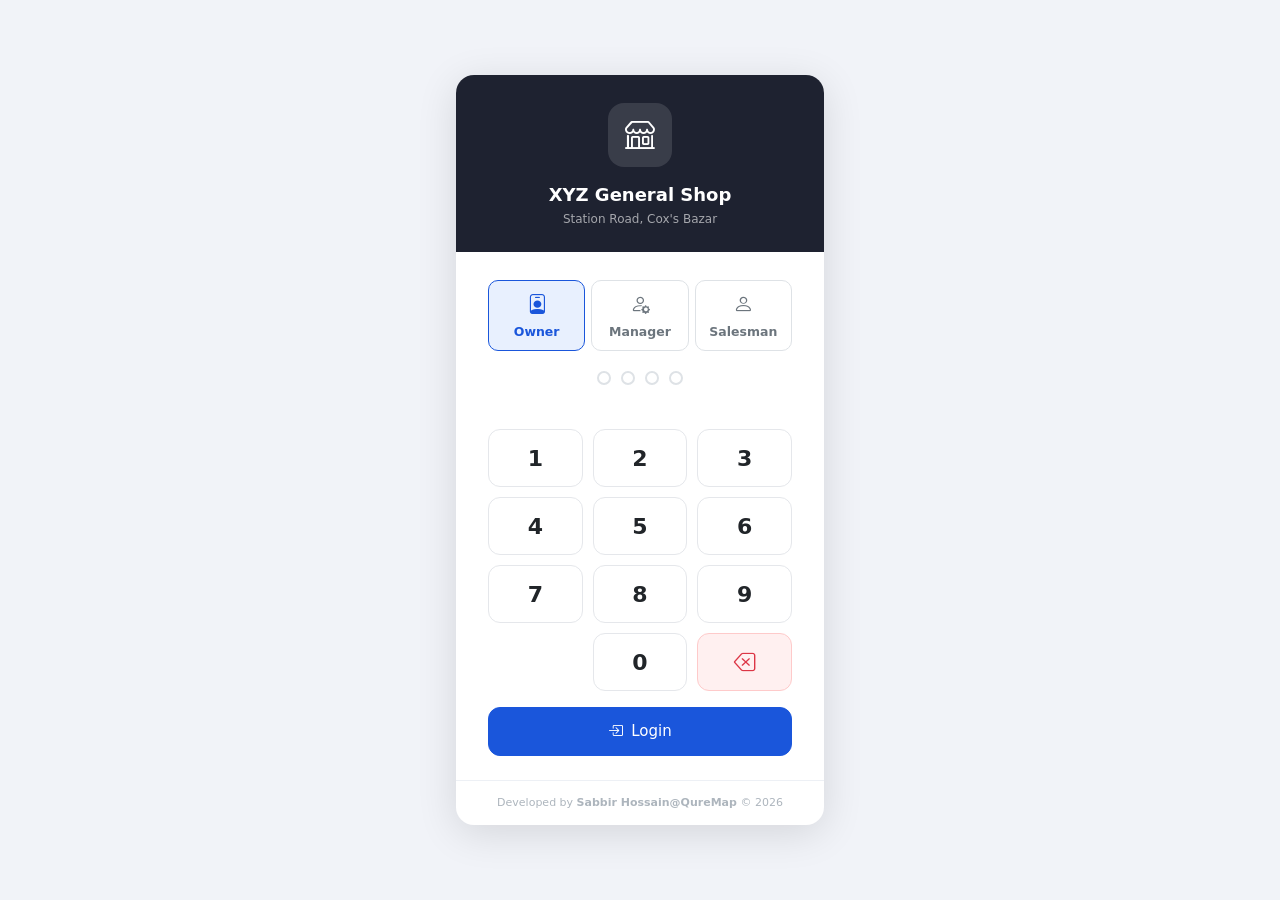
==== pages/finance.html @ 88d6fdc9 "Add files via upload" ====
<!DOCTYPE html>
<html lang="en">
<head>
<meta charset="UTF-8">
<meta name="viewport" content="width=device-width, initial-scale=1.0">
<title>Finance | Sales & Inventory</title>
<link rel="stylesheet" href="https://cdn.jsdelivr.net/npm/bootstrap@5.3.0/dist/css/bootstrap.min.css">
<link rel="stylesheet" href="https://cdn.jsdelivr.net/npm/bootstrap-icons@1.11.0/font/bootstrap-icons.css">
<link rel="stylesheet" href="../assets/css/style.css">
</head>
<body>
<div class="app-layout">

  <aside class="sidebar" id="sidebar">
    <div class="sidebar-brand">
      <div class="sidebar-brand-icon"><i class="bi bi-shop"></i></div>
      <div class="sidebar-brand-text">Sales & Inventory<br><small>Management System</small></div>
    </div>
    <div class="sidebar-shop shop-header"></div>
    <nav id="sideNav"></nav>
    <div class="sidebar-footer"><div id="syncStatus"></div></div>
  </aside>
  <div class="sidebar-overlay" id="sidebarOverlay"></div>

  <div class="main-wrap">
    <header class="topbar">
      <button class="topbar-toggle" id="sidebarToggle"><i class="bi bi-list"></i></button>
      <span id="topShopName">Sales & Inventory</span>
      <div class="topbar-actions"><div id="userBadge"></div>
        <button class="btn btn-sm btn-outline-primary" id="syncBtn" onclick="GOOGLE.syncAll()"><i class="bi bi-cloud-upload me-1"></i>Sync</button>
        <button class="btn btn-sm btn-outline-secondary" id="langToggle"><i class="bi bi-translate me-1"></i>EN/বাং</button>
      </div>
    </header>

    <main class="page-content">
      <div class="page-title"><i class="bi bi-wallet2"></i> Finance</div>

      <!-- Summary Cards -->
      <div class="row g-3 mb-4">
        <div class="col-6 col-md-3">
          <div class="summary-card">
            <div class="summary-card-icon icon-red"><i class="bi bi-arrow-down-circle"></i></div>
            <div class="summary-card-body">
              <div class="summary-card-label">This Month Expenses</div>
              <div class="summary-card-value" id="cardMonthExp">BDT 0</div>
            </div>
          </div>
        </div>
        <div class="col-6 col-md-3">
          <div class="summary-card">
            <div class="summary-card-icon icon-orange"><i class="bi bi-hourglass-split"></i></div>
            <div class="summary-card-body">
              <div class="summary-card-label">Total Outstanding Due</div>
              <div class="summary-card-value" id="cardTotalDue">BDT 0</div>
            </div>
          </div>
        </div>
        <div class="col-6 col-md-3">
          <div class="summary-card">
            <div class="summary-card-icon icon-green"><i class="bi bi-check-circle"></i></div>
            <div class="summary-card-body">
              <div class="summary-card-label">Due Collected (Month)</div>
              <div class="summary-card-value" id="cardDueCollected">BDT 0</div>
            </div>
          </div>
        </div>
        <div class="col-6 col-md-3">
          <div class="summary-card">
            <div class="summary-card-icon icon-blue"><i class="bi bi-people"></i></div>
            <div class="summary-card-body">
              <div class="summary-card-label">Customers with Due</div>
              <div class="summary-card-value" id="cardDueCustomers">0</div>
            </div>
          </div>
        </div>
      </div>

      <!-- Tabs -->
      <ul class="nav nav-tabs mb-3" id="financeTabs">
        <li class="nav-item"><a class="nav-link active" href="#" data-tab="expenses"><i class="bi bi-receipt-cutoff me-1"></i>Expenses</a></li>
        <li class="nav-item"><a class="nav-link" href="#" data-tab="due"><i class="bi bi-hourglass-split me-1"></i>Due Collection</a></li>
        <li class="nav-item"><a class="nav-link" href="#" data-tab="cashflow"><i class="bi bi-graph-up me-1"></i>Cash Flow</a></li>
      </ul>

      <!-- ── EXPENSES TAB ── -->
      <div id="tab-expenses" class="tab-pane-content">
        <div class="row g-3">
          <!-- Add Expense -->
          <div class="col-12 col-lg-4">
            <div class="panel">
              <div class="panel-header"><i class="bi bi-plus-circle me-2"></i>Add Expense</div>
              <div class="panel-body">
                <div class="mb-3">
                  <label class="form-label">Date *</label>
                  <input type="date" class="form-control" id="expDate">
                </div>
                <div class="mb-3">
                  <label class="form-label">Category *</label>
                  <select class="form-select" id="expCategory"></select>
                </div>
                <div class="mb-3">
                  <label class="form-label">Description *</label>
                  <input type="text" class="form-control" id="expDesc" placeholder="e.g. Monthly shop rent">
                </div>
                <div class="mb-3">
                  <label class="form-label">Amount (BDT) *</label>
                  <div class="input-group">
                    <span class="input-group-text">৳</span>
                    <input type="number" class="form-control" id="expAmount" min="0" step="0.01">
                  </div>
                </div>
                <div class="mb-3">
                  <label class="form-label">Payment Method</label>
                  <select class="form-select" id="expMethod">
                    <option value="cash">Cash</option>
                    <option value="bkash">bKash</option>
                    <option value="nagad">Nagad</option>
                    <option value="bank">Bank Transfer</option>
                    <option value="card">Card</option>
                  </select>
                </div>
                <div class="mb-3">
                  <label class="form-label">Reference / Receipt No</label>
                  <input type="text" class="form-control" id="expRef" placeholder="Optional">
                </div>
                <div class="mb-3">
                  <label class="form-label">Notes</label>
                  <textarea class="form-control" id="expNotes" rows="2"></textarea>
                </div>
                <button class="btn btn-danger w-100" id="saveExpBtn">
                  <i class="bi bi-save me-1"></i>Save Expense
                </button>
              </div>
            </div>
          </div>

          <!-- Expense List -->
          <div class="col-12 col-lg-8">
            <div class="panel">
              <div class="panel-header d-flex justify-content-between flex-wrap gap-2">
                <span><i class="bi bi-list-ul me-1"></i>Expense History</span>
                <div class="d-flex gap-2 flex-wrap">
                  <select class="form-select form-select-sm" id="expFilterCat" style="width:140px">
                    <option value="">All Categories</option>
                  </select>
                  <input type="date" class="form-control form-control-sm" id="expFrom" style="width:130px">
                  <input type="date" class="form-control form-control-sm" id="expTo" style="width:130px">
                  <button class="btn btn-sm btn-outline-secondary" onclick="FINANCE.exportExpenses()"><i class="bi bi-filetype-csv"></i></button>
                </div>
              </div>
              <!-- Monthly totals by category -->
              <div class="panel-body pb-0">
                <div id="expCategoryBars" class="mb-2"></div>
              </div>
              <div class="table-responsive">
                <table class="table table-hover">
                  <thead><tr><th>Date</th><th>Category</th><th>Description</th><th>Method</th><th class="text-end">Amount</th><th></th></tr></thead>
                  <tbody id="expTableBody"></tbody>
                  <tfoot>
                    <tr class="table-light fw-bold">
                      <td colspan="4" class="text-end">Total:</td>
                      <td class="text-end text-danger" id="expTotal">BDT 0</td>
                      <td></td>
                    </tr>
                  </tfoot>
                </table>
              </div>
              <div class="panel-body pt-0 d-flex justify-content-end"><div id="expPagination"></div></div>
            </div>
          </div>
        </div>
      </div>

      <!-- ── DUE COLLECTION TAB ── -->
      <div id="tab-due" class="tab-pane-content d-none">
        <div class="row g-3">
          <!-- Due Sales List -->
          <div class="col-12 col-lg-7">
            <div class="panel">
              <div class="panel-header d-flex justify-content-between flex-wrap gap-2">
                <span><i class="bi bi-hourglass-split text-danger me-1"></i>Outstanding Dues</span>
                <div class="d-flex gap-2">
                  <input type="text" class="form-control form-control-sm" id="dueSearch" placeholder="Search customer..." style="width:180px">
                </div>
              </div>
              <div class="table-responsive">
                <table class="table table-hover">
                  <thead><tr><th>Invoice</th><th>Date</th><th>Customer</th><th>Mobile</th><th class="text-end">Total</th><th class="text-end">Paid</th><th class="text-end">Due</th><th></th></tr></thead>
                  <tbody id="dueTableBody"></tbody>
                </table>
              </div>
            </div>
          </div>

          <!-- Collect Payment Panel -->
          <div class="col-12 col-lg-5">
            <div class="panel" id="collectPanel" style="display:none;">
              <div class="panel-header bg-warning text-dark">
                <span><i class="bi bi-cash-coin me-2"></i>Collect Payment</span>
                <button class="btn btn-sm btn-outline-dark" onclick="FINANCE.clearCollect()"><i class="bi bi-x"></i></button>
              </div>
              <div class="panel-body">
                <div class="mb-3 p-3 rounded" style="background:var(--primary-light)">
                  <div class="fw-bold" id="collectInvNo"></div>
                  <div class="text-muted small" id="collectCustomer"></div>
                  <div class="mt-2 d-flex justify-content-between">
                    <span>Invoice Total:</span><strong id="collectGrand"></strong>
                  </div>
                  <div class="d-flex justify-content-between">
                    <span>Already Paid:</span><strong class="text-success" id="collectAlreadyPaid"></strong>
                  </div>
                  <div class="d-flex justify-content-between">
                    <span class="text-danger fw-bold">Remaining Due:</span>
                    <strong class="text-danger" id="collectDue"></strong>
                  </div>
                </div>

                <!-- Payment History for this invoice -->
                <div id="collectHistory" class="mb-3"></div>

                <div class="mb-3">
                  <label class="form-label fw-bold">Collect Amount (BDT) *</label>
                  <div class="input-group input-group-lg">
                    <span class="input-group-text">৳</span>
                    <input type="number" class="form-control" id="collectAmount" min="0" step="0.01">
                  </div>
                  <div class="form-text">
                    <button class="btn btn-link btn-sm p-0" onclick="FINANCE.setFullAmount()">Pay full due amount</button>
                  </div>
                </div>
                <div class="mb-3">
                  <label class="form-label">Payment Method</label>
                  <select class="form-select" id="collectMethod">
                    <option value="cash">Cash</option>
                    <option value="bkash">bKash</option>
                    <option value="nagad">Nagad</option>
                    <option value="bank">Bank Transfer</option>
                  </select>
                </div>
                <div class="mb-3">
                  <label class="form-label">Date</label>
                  <input type="date" class="form-control" id="collectDate">
                </div>
                <div class="mb-3">
                  <label class="form-label">Notes</label>
                  <input type="text" class="form-control" id="collectNotes" placeholder="Optional">
                </div>
                <button class="btn btn-success btn-lg w-100" id="saveCollectBtn">
                  <i class="bi bi-check-circle me-1"></i>Confirm Payment
                </button>
              </div>
            </div>

            <!-- Empty state -->
            <div class="panel" id="collectEmptyState">
              <div class="panel-body text-center py-5 text-muted">
                <i class="bi bi-cursor-fill fs-1 d-block mb-3 opacity-25"></i>
                <p>Click <strong>Collect</strong> on any due invoice to record a payment</p>
              </div>
            </div>

            <!-- Due Payment History -->
            <div class="panel mt-3">
              <div class="panel-header"><i class="bi bi-clock-history me-2"></i>Recent Collections</div>
              <div class="table-responsive">
                <table class="table table-sm">
                  <thead><tr><th>Date</th><th>Invoice</th><th>Customer</th><th class="text-end">Amount</th></tr></thead>
                  <tbody id="dueHistoryBody"></tbody>
                </table>
              </div>
            </div>
          </div>
        </div>
      </div>

      <!-- ── CASH FLOW TAB ── -->
      <div id="tab-cashflow" class="tab-pane-content d-none">
        <div class="row g-3">
          <div class="col-12">
            <div class="panel">
              <div class="panel-header d-flex justify-content-between flex-wrap gap-2">
                <span><i class="bi bi-graph-up me-2"></i>Monthly Cash Flow Summary</span>
                <div class="d-flex gap-2">
                  <select class="form-select form-select-sm" id="cfYear" style="width:100px"></select>
                  <button class="btn btn-sm btn-primary" onclick="FINANCE.renderCashFlow()">Update</button>
                </div>
              </div>
              <div class="panel-body">
                <canvas id="cashFlowChart" width="900" height="260" style="width:100%;"></canvas>
              </div>
            </div>
          </div>
          <div class="col-12">
            <div class="panel">
              <div class="panel-header"><i class="bi bi-table me-2"></i>Monthly Breakdown</div>
              <div class="table-responsive">
                <table class="table">
                  <thead><tr><th>Month</th><th class="text-end">Revenue</th><th class="text-end">COGS</th><th class="text-end">Gross Profit</th><th class="text-end">Expenses</th><th class="text-end">Net Profit</th><th class="text-end">Margin %</th></tr></thead>
                  <tbody id="cfTableBody"></tbody>
                  <tfoot id="cfTableFoot"></tfoot>
                </table>
              </div>
            </div>
          </div>
        </div>
      </div>
    </main>

    <footer class="app-footer no-print"></footer>
  </div>
</div>

<!-- Edit Expense Modal -->
<div class="modal fade" id="editExpModal" tabindex="-1">
  <div class="modal-dialog modal-dialog-centered">
    <div class="modal-content">
      <div class="modal-header"><h5 class="modal-title">Edit Expense</h5><button class="btn-close" data-bs-dismiss="modal"></button></div>
      <div class="modal-body">
        <div class="row g-3">
          <div class="col-6"><label class="form-label">Date</label><input type="date" class="form-control" id="editExpDate"></div>
          <div class="col-6"><label class="form-label">Category</label><select class="form-select" id="editExpCat"></select></div>
          <div class="col-12"><label class="form-label">Description</label><input type="text" class="form-control" id="editExpDesc"></div>
          <div class="col-6"><label class="form-label">Amount</label><input type="number" class="form-control" id="editExpAmt" min="0"></div>
          <div class="col-6"><label class="form-label">Method</label>
            <select class="form-select" id="editExpMethod">
              <option value="cash">Cash</option><option value="bkash">bKash</option>
              <option value="nagad">Nagad</option><option value="bank">Bank</option><option value="card">Card</option>
            </select>
          </div>
          <div class="col-12"><label class="form-label">Notes</label><textarea class="form-control" id="editExpNotes" rows="2"></textarea></div>
        </div>
      </div>
      <div class="modal-footer">
        <button class="btn btn-secondary" data-bs-dismiss="modal">Cancel</button>
        <button class="btn btn-primary" id="saveEditExpBtn">Save Changes</button>
      </div>
    </div>
  </div>
</div>

<script src="https://cdn.jsdelivr.net/npm/bootstrap@5.3.0/dist/js/bootstrap.bundle.min.js"></script>
<script src="../assets/js/storage.js"></script>
<script src="../assets/js/auth.js"></script>
<script src="../assets/js/sheet-sync.js"></script>
<script src="../assets/js/app.js"></script>
<script>
const FINANCE = {
  expPage: 1,
  collectingSale: null,
  editingExpId: null,

  init() {
    APP.currentPage = 'finance';
    this.setDefaults();
    this.loadExpenseCategories();
    this.bindTabs();
    this.bindExpenseForm();
    this.bindDueSection();
    this.bindEditModal();
    this.renderCards();
    this.renderExpenses();
    this.renderDues();
    this.renderDueHistory();
    this.initCashFlowYear();
    this.renderCashFlow();
  },

  setDefaults() {
    const today = new Date().toISOString().split('T')[0];
    document.getElementById('expDate').value = today;
    document.getElementById('collectDate').value = today;
    const now = new Date();
    const firstDay = new Date(now.getFullYear(), now.getMonth(), 1).toISOString().split('T')[0];
    document.getElementById('expFrom').value = firstDay;
    document.getElementById('expTo').value = today;
  },

  loadExpenseCategories() {
    const cats = DB.EXPENSE_CATEGORIES;
    [document.getElementById('expCategory'), document.getElementById('expFilterCat'),
     document.getElementById('editExpCat')].forEach(sel => {
      if (!sel) return;
      const isFilter = sel.id === 'expFilterCat';
      sel.innerHTML = (isFilter ? '<option value="">All Categories</option>' : '') +
        cats.map(c => `<option value="${c}">${c}</option>`).join('');
    });
  },

  bindTabs() {
    document.querySelectorAll('[data-tab]').forEach(a => {
      a.addEventListener('click', e => {
        e.preventDefault();
        document.querySelectorAll('[data-tab]').forEach(x => x.classList.remove('active'));
        a.classList.add('active');
        document.querySelectorAll('.tab-pane-content').forEach(x => x.classList.add('d-none'));
        document.getElementById('tab-' + a.dataset.tab)?.classList.remove('d-none');
      });
    });
    ['expFilterCat','expFrom','expTo'].forEach(id =>
      document.getElementById(id)?.addEventListener('change', () => { this.expPage = 1; this.renderExpenses(); }));
    document.getElementById('dueSearch')?.addEventListener('input', () => this.renderDues());
  },

  renderCards() {
    const now = new Date();
    const firstDay = new Date(now.getFullYear(), now.getMonth(), 1).toISOString().split('T')[0];
    const today = now.toISOString().split('T')[0];
    const monthExp = DB.getTotalExpenses(firstDay, today);
    const outstanding = DB.getTotalOutstanding();
    const dueSales = DB.getSales().filter(s => s.status === 'posted' && s.dueAmount > 0);
    const dueCustomers = new Set(dueSales.map(s => s.customerMobile || s.customerName)).size;
    const duePayments = DB.getDuePayments().filter(p => p.date >= firstDay);
    const dueCollected = duePayments.reduce((s, p) => s + p.amount, 0);

    document.getElementById('cardMonthExp').textContent = APP.fmt(monthExp);
    document.getElementById('cardTotalDue').textContent = APP.fmt(outstanding);
    document.getElementById('cardDueCollected').textContent = APP.fmt(dueCollected);
    document.getElementById('cardDueCustomers').textContent = dueCustomers;
  },

  bindExpenseForm() {
    document.getElementById('saveExpBtn')?.addEventListener('click', () => {
      const date = document.getElementById('expDate').value;
      const category = document.getElementById('expCategory').value;
      const description = document.getElementById('expDesc').value.trim();
      const amount = parseFloat(document.getElementById('expAmount').value || 0);
      if (!date || !category || !description) { APP.showToast('Date, category and description are required', 'warning'); return; }
      if (amount <= 0) { APP.showToast('Amount must be greater than 0', 'warning'); return; }
      DB.addExpense({
        date, category, description, amount,
        paymentMethod: document.getElementById('expMethod').value,
        reference: document.getElementById('expRef').value.trim(),
        notes: document.getElementById('expNotes').value.trim(),
      });
      APP.showToast('Expense saved!', 'success');
      APP.updateSyncStatus();
      ['expDesc','expAmount','expRef','expNotes'].forEach(id => { const el = document.getElementById(id); if(el) el.value=''; });
      this.renderCards();
      this.renderExpenses();
    });
  },

  getFilteredExpenses() {
    const cat = document.getElementById('expFilterCat')?.value || '';
    const from = document.getElementById('expFrom')?.value;
    const to = document.getElementById('expTo')?.value;
    let list = DB.getExpenses();
    if (cat) list = list.filter(e => e.category === cat);
    if (from) list = list.filter(e => e.date >= from);
    if (to) list = list.filter(e => e.date <= to);
    return list;
  },

  renderExpenses() {
    const list = this.getFilteredExpenses();
    const paged = APP.paginate(list, this.expPage, 20);
    const tbody = document.getElementById('expTableBody');
    if (!tbody) return;
    if (!paged.data.length) {
      tbody.innerHTML = `<tr><td colspan="6" class="text-center text-muted py-3">No expenses found</td></tr>`;
    } else {
      tbody.innerHTML = paged.data.map(e => `<tr>
        <td>${APP.fmtDate(e.date)}</td>
        <td><span class="badge bg-secondary">${e.category}</span></td>
        <td>${APP.esc(e.description)}${e.reference ? `<br><small class="text-muted">Ref: ${APP.esc(e.reference)}</small>` : ''}</td>
        <td><span class="badge bg-light text-dark">${e.paymentMethod||'cash'}</span></td>
        <td class="text-end text-danger fw-bold">${APP.fmt(e.amount)}</td>
        <td>
          <button class="btn btn-xs btn-outline-primary me-1" style="padding:2px 6px;" onclick="FINANCE.editExpense('${e.id}')"><i class="bi bi-pencil"></i></button>
          <button class="btn btn-xs btn-outline-danger" style="padding:2px 6px;" onclick="FINANCE.deleteExpense('${e.id}')"><i class="bi bi-trash"></i></button>
        </td>
      </tr>`).join('');
    }
    const total = list.reduce((s, e) => s + (e.amount||0), 0);
    document.getElementById('expTotal').textContent = APP.fmt(total);
    APP.renderPagination('expPagination', paged.page, paged.pages, p => { this.expPage = p; this.renderExpenses(); });
    this.renderCategoryBars(list);
  },

  renderCategoryBars(list) {
    const el = document.getElementById('expCategoryBars');
    if (!el || !list.length) { if(el) el.innerHTML=''; return; }
    const totals = {};
    list.forEach(e => { totals[e.category] = (totals[e.category]||0) + e.amount; });
    const max = Math.max(...Object.values(totals), 1);
    const colors = ['#dc3545','#fd7e14','#ffc107','#0d6efd','#6610f2','#0dcaf0','#198754','#6c757d','#d63384','#20c997','#0dcaf0','#6f42c1'];
    el.innerHTML = Object.entries(totals).sort((a,b)=>b[1]-a[1]).map(([cat,val],i) => `
      <div class="d-flex align-items-center gap-2 mb-1">
        <div style="width:110px;font-size:11px;text-align:right;flex-shrink:0;">${cat}</div>
        <div class="flex-fill" style="background:#f0f2f5;border-radius:4px;height:16px;overflow:hidden;">
          <div style="width:${(val/max*100).toFixed(1)}%;background:${colors[i%colors.length]};height:100%;border-radius:4px;"></div>
        </div>
        <div style="width:90px;font-size:11px;font-weight:600;text-align:right;flex-shrink:0;">${APP.fmt(val)}</div>
      </div>`).join('');
  },

  editExpense(id) {
    const exp = DB.getExpenses().find(e => e.id === id);
    if (!exp) return;
    this.editingExpId = id;
    document.getElementById('editExpDate').value = exp.date;
    document.getElementById('editExpCat').value = exp.category;
    document.getElementById('editExpDesc').value = exp.description;
    document.getElementById('editExpAmt').value = exp.amount;
    document.getElementById('editExpMethod').value = exp.paymentMethod || 'cash';
    document.getElementById('editExpNotes').value = exp.notes || '';
    new bootstrap.Modal(document.getElementById('editExpModal')).show();
  },

  bindEditModal() {
    document.getElementById('saveEditExpBtn')?.addEventListener('click', () => {
      if (!this.editingExpId) return;
      DB.updateExpense(this.editingExpId, {
        date: document.getElementById('editExpDate').value,
        category: document.getElementById('editExpCat').value,
        description: document.getElementById('editExpDesc').value.trim(),
        amount: parseFloat(document.getElementById('editExpAmt').value || 0),
        paymentMethod: document.getElementById('editExpMethod').value,
        notes: document.getElementById('editExpNotes').value.trim(),
      });
      bootstrap.Modal.getInstance(document.getElementById('editExpModal'))?.hide();
      APP.showToast('Expense updated!', 'success');
      this.renderExpenses();
      this.renderCards();
    });
  },

  deleteExpense(id) {
    APP.showConfirm('Delete this expense?', () => {
      DB.deleteExpense(id);
      APP.showToast('Expense deleted', 'info');
      this.renderExpenses();
      this.renderCards();
    });
  },

  exportExpenses() {
    APP.exportCSV(this.getFilteredExpenses(), 'expenses.csv');
  },

  // ── DUE SECTION ────────────────────────────────────
  renderDues() {
    const search = document.getElementById('dueSearch')?.value.toLowerCase() || '';
    let dues = DB.getSales().filter(s => s.status === 'posted' && (s.dueAmount||0) > 0.01);
    if (search) dues = dues.filter(s =>
      (s.customerName||'').toLowerCase().includes(search) ||
      (s.customerMobile||'').includes(search) ||
      (s.invoiceNo||'').toLowerCase().includes(search));
    dues.sort((a,b) => b.dueAmount - a.dueAmount);
    const tbody = document.getElementById('dueTableBody');
    if (!tbody) return;
    if (!dues.length) {
      tbody.innerHTML = `<tr><td colspan="8" class="text-center text-success py-4"><i class="bi bi-check-circle-fill me-2"></i>No outstanding dues!</td></tr>`;
      return;
    }
    tbody.innerHTML = dues.map(s => `<tr>
      <td><strong>${s.invoiceNo}</strong></td>
      <td>${APP.fmtDate(s.date)}</td>
      <td>${APP.esc(s.customerName||'Walk-in')}</td>
      <td>${s.customerMobile||'-'}</td>
      <td class="text-end">${APP.fmt(s.grandTotal)}</td>
      <td class="text-end text-success">${APP.fmt(s.paidAmount||0)}</td>
      <td class="text-end text-danger fw-bold">${APP.fmt(s.dueAmount)}</td>
      <td>
        <button class="btn btn-sm btn-warning" onclick="FINANCE.openCollect('${s.invoiceNo}')">
          <i class="bi bi-cash-coin me-1"></i>Collect
        </button>
      </td>
    </tr>`).join('');
  },

  openCollect(invoiceNo) {
    const sale = DB.getSale(invoiceNo);
    if (!sale) return;
    this.collectingSale = sale;
    document.getElementById('collectInvNo').textContent = '📄 ' + sale.invoiceNo;
    document.getElementById('collectCustomer').textContent = (sale.customerName||'Walk-in') + (sale.customerMobile ? ' | ' + sale.customerMobile : '');
    document.getElementById('collectGrand').textContent = APP.fmt(sale.grandTotal);
    document.getElementById('collectAlreadyPaid').textContent = APP.fmt(sale.paidAmount||0);
    document.getElementById('collectDue').textContent = APP.fmt(sale.dueAmount);
    document.getElementById('collectAmount').value = '';
    document.getElementById('collectDate').value = new Date().toISOString().split('T')[0];
    document.getElementById('collectNotes').value = '';

    // Show payment history for this invoice
    const history = DB.getDuePaymentsForInvoice(invoiceNo);
    const histEl = document.getElementById('collectHistory');
    if (histEl) {
      histEl.innerHTML = history.length ? `
        <div class="small text-muted mb-2">Previous collections:</div>
        ${history.map(p => `
          <div class="d-flex justify-content-between py-1 border-bottom small">
            <span>${APP.fmtDate(p.date)} — ${p.method||'cash'}</span>
            <strong class="text-success">+${APP.fmt(p.amount)}</strong>
          </div>`).join('')}` : '';
    }

    document.getElementById('collectPanel').style.display = '';
    document.getElementById('collectEmptyState').style.display = 'none';
    document.getElementById('collectAmount').focus();
  },

  setFullAmount() {
    if (!this.collectingSale) return;
    document.getElementById('collectAmount').value = this.collectingSale.dueAmount.toFixed(2);
  },

  clearCollect() {
    this.collectingSale = null;
    document.getElementById('collectPanel').style.display = 'none';
    document.getElementById('collectEmptyState').style.display = '';
  },

  bindDueSection() {
    document.getElementById('saveCollectBtn')?.addEventListener('click', () => {
      if (!this.collectingSale) return;
      const amount = parseFloat(document.getElementById('collectAmount').value || 0);
      if (amount <= 0) { APP.showToast('Enter an amount to collect', 'warning'); return; }
      if (amount > this.collectingSale.dueAmount + 0.01) {
        APP.showToast(`Amount (${APP.fmt(amount)}) exceeds due (${APP.fmt(this.collectingSale.dueAmount)})`, 'warning'); return;
      }
      DB.addDuePayment({
        invoiceNo: this.collectingSale.invoiceNo,
        customerName: this.collectingSale.customerName || 'Walk-in',
        date: document.getElementById('collectDate').value,
        amount,
        method: document.getElementById('collectMethod').value,
        notes: document.getElementById('collectNotes').value.trim(),
      });
      APP.showToast(`৳${amount.toFixed(2)} collected from ${this.collectingSale.customerName||'customer'}!`, 'success');
      APP.updateSyncStatus();
      this.clearCollect();
      this.renderDues();
      this.renderDueHistory();
      this.renderCards();
    });
  },

  renderDueHistory() {
    const history = DB.getDuePayments().slice(0, 20);
    const tbody = document.getElementById('dueHistoryBody');
    if (!tbody) return;
    if (!history.length) { tbody.innerHTML = `<tr><td colspan="4" class="text-center text-muted py-2">No collections yet</td></tr>`; return; }
    tbody.innerHTML = history.map(p => `<tr>
      <td>${APP.fmtDate(p.date)}</td>
      <td><small>${p.invoiceNo}</small></td>
      <td>${APP.esc(p.customerName||'-')}</td>
      <td class="text-end text-success fw-bold">${APP.fmt(p.amount)}</td>
    </tr>`).join('');
  },

  // ── CASH FLOW ─────────────────────────────────────
  initCashFlowYear() {
    const sel = document.getElementById('cfYear');
    if (!sel) return;
    const year = new Date().getFullYear();
    for (let y = year; y >= year - 3; y--) {
      sel.innerHTML += `<option value="${y}" ${y===year?'selected':''}>${y}</option>`;
    }
  },

  renderCashFlow() {
    const year = parseInt(document.getElementById('cfYear')?.value || new Date().getFullYear());
    const months = ['Jan','Feb','Mar','Apr','May','Jun','Jul','Aug','Sep','Oct','Nov','Dec'];
    const rows = [];

    months.forEach((mon, i) => {
      const from = `${year}-${String(i+1).padStart(2,'0')}-01`;
      const lastDay = new Date(year, i+1, 0).getDate();
      const to   = `${year}-${String(i+1).padStart(2,'0')}-${lastDay}`;
      const p = DB.calcProfitSummary(from, to);
      rows.push({ month: mon, ...p });
    });

    // Draw chart
    const canvas = document.getElementById('cashFlowChart');
    if (canvas) {
      const W = canvas.offsetWidth || 900, H = 260;
      canvas.width = W; canvas.height = H;
      const ctx = canvas.getContext('2d');
      ctx.clearRect(0, 0, W, H);
      ctx.fillStyle = 'var(--card-bg, #fff)'; ctx.fillRect(0,0,W,H);

      const maxVal = Math.max(...rows.map(r => Math.max(r.revenue, r.expenses, 0)), 1);
      const chartH = H - 60;
      const barW = Math.floor((W - 80) / 12 / 3) - 2;
      const groupW = (W - 80) / 12;

      // Legend
      [['Revenue','#198754'],['Expenses','#dc3545'],['Net Profit','#0d6efd']].forEach(([label,color],i) => {
        ctx.fillStyle = color;
        ctx.fillRect(80 + i * 130, H - 18, 12, 12);
        ctx.fillStyle = '#666'; ctx.font = '11px Arial';
        ctx.fillText(label, 96 + i * 130, H - 8);
      });

      rows.forEach((r, i) => {
        const x = 50 + i * groupW;
        const drawBar = (val, offset, color) => {
          const bH = Math.max(2, (Math.abs(val) / maxVal) * (chartH - 20));
          const y = val >= 0 ? 10 + (chartH - 20 - bH) : 10 + (chartH - 20);
          const grad = ctx.createLinearGradient(0, y, 0, y + bH);
          grad.addColorStop(0, color); grad.addColorStop(1, color + '99');
          ctx.fillStyle = grad;
          ctx.beginPath();
          if (ctx.roundRect) ctx.roundRect(x + offset, y, barW, bH, [3,3,0,0]);
          else ctx.rect(x + offset, y, barW, bH);
          ctx.fill();
        };
        drawBar(r.revenue, 0, '#198754');
        drawBar(r.expenses, barW + 2, '#dc3545');
        drawBar(r.netProfit, (barW + 2) * 2, '#0d6efd');

        ctx.fillStyle = '#6c757d'; ctx.font = '9px Arial'; ctx.textAlign = 'center';
        ctx.fillText(r.month, x + groupW / 2, H - 28);
      });

      // Y-axis labels
      for (let i = 0; i <= 4; i++) {
        const y = 10 + (chartH - 20) / 4 * i;
        ctx.strokeStyle = '#e9ecef'; ctx.lineWidth = 1;
        ctx.beginPath(); ctx.moveTo(45, y); ctx.lineTo(W, y); ctx.stroke();
        const val = maxVal - (maxVal / 4) * i;
        ctx.fillStyle = '#888'; ctx.font = '9px Arial'; ctx.textAlign = 'right';
        ctx.fillText(val >= 1000 ? (val/1000).toFixed(0)+'k' : val.toFixed(0), 40, y+3);
      }
    }

    // Table
    const tbody = document.getElementById('cfTableBody');
    const tfoot = document.getElementById('cfTableFoot');
    if (tbody) {
      tbody.innerHTML = rows.map(r => {
        const margin = r.revenue > 0 ? ((r.netProfit / r.revenue) * 100).toFixed(1) : '0.0';
        return `<tr>
          <td><strong>${r.month}</strong></td>
          <td class="text-end text-success">${APP.fmt(r.revenue)}</td>
          <td class="text-end">${APP.fmt(r.cogs)}</td>
          <td class="text-end">${APP.fmt(r.grossProfit)}</td>
          <td class="text-end text-danger">${APP.fmt(r.expenses)}</td>
          <td class="text-end fw-bold ${r.netProfit >= 0 ? 'text-success' : 'text-danger'}">${APP.fmt(r.netProfit)}</td>
          <td class="text-end"><span class="badge ${parseFloat(margin)>=15?'bg-success':parseFloat(margin)>=0?'bg-warning text-dark':'bg-danger'}">${margin}%</span></td>
        </tr>`;
      }).join('');
    }
    if (tfoot) {
      const tot = rows.reduce((acc, r) => ({
        revenue: acc.revenue + r.revenue, cogs: acc.cogs + r.cogs,
        grossProfit: acc.grossProfit + r.grossProfit,
        expenses: acc.expenses + r.expenses, netProfit: acc.netProfit + r.netProfit
      }), { revenue:0, cogs:0, grossProfit:0, expenses:0, netProfit:0 });
      const m = tot.revenue > 0 ? ((tot.netProfit / tot.revenue)*100).toFixed(1) : '0.0';
      tfoot.innerHTML = `<tr class="table-dark fw-bold">
        <td>TOTAL ${year}</td>
        <td class="text-end text-success">${APP.fmt(tot.revenue)}</td>
        <td class="text-end">${APP.fmt(tot.cogs)}</td>
        <td class="text-end">${APP.fmt(tot.grossProfit)}</td>
        <td class="text-end text-danger">${APP.fmt(tot.expenses)}</td>
        <td class="text-end ${tot.netProfit>=0?'text-success':'text-danger'}">${APP.fmt(tot.netProfit)}</td>
        <td class="text-end">${m}%</td>
      </tr>`;
    }
  }
};

document.addEventListener('DOMContentLoaded', () => {
    // Auth guard + user badge
    if (!AUTH.guard('finance')) return;
    AUTH.renderUserBadge();
    AUTH.applyRestrictions();

  document.getElementById('sidebarToggle')?.addEventListener('click', () => {
    document.getElementById('sidebar').classList.toggle('open');
    document.getElementById('sidebarOverlay').classList.toggle('show');
  });
  document.getElementById('sidebarOverlay')?.addEventListener('click', () => {
    document.getElementById('sidebar').classList.remove('open');
    document.getElementById('sidebarOverlay').classList.remove('show');
  });
  FINANCE.init();
});
</script>
</body>
</html>
---- assets/css/style.css ----
/* style.css - Sales & Inventory Management System */

/* ══════════════════════════════════════
   THEMES — applied via data-theme on <body>
   ══════════════════════════════════════ */

/* 1. Default Blue (unchanged) */
:root, [data-theme="default"] {
  --primary: #1a56db;
  --primary-light: #e8f0fe;
  --sidebar-bg: #1e2230;
  --sidebar-hover: #2d3348;
  --body-bg: #f1f3f8;
  --card-bg: #ffffff;
  --card-border: #edf0f5;
  --text-main: #212529;
  --text-muted: #6c757d;
  --topbar-bg: #ffffff;
  --topbar-border: #e5e7eb;
  --icon-primary-bg: #e8f0fe;
  --icon-primary-fg: #1a56db;
}

/* 2. Forest Green */
[data-theme="green"] {
  --primary: #0a7c4e;
  --primary-light: #d1fae5;
  --sidebar-bg: #0d2b1e;
  --sidebar-hover: #163d2c;
  --body-bg: #f0faf5;
  --card-bg: #ffffff;
  --card-border: #d1fae5;
  --text-main: #1a2e24;
  --icon-primary-bg: #d1fae5;
  --icon-primary-fg: #0a7c4e;
}

/* 3. Royal Purple */
[data-theme="purple"] {
  --primary: #6d28d9;
  --primary-light: #ede9fe;
  --sidebar-bg: #1e1535;
  --sidebar-hover: #2d1f52;
  --body-bg: #f5f3ff;
  --card-bg: #ffffff;
  --card-border: #ede9fe;
  --text-main: #1e1535;
  --icon-primary-bg: #ede9fe;
  --icon-primary-fg: #6d28d9;
}

/* 4. Warm Sunrise (Orange) */
[data-theme="orange"] {
  --primary: #c2410c;
  --primary-light: #fff7ed;
  --sidebar-bg: #2c1400;
  --sidebar-hover: #451e00;
  --body-bg: #fff7ed;
  --card-bg: #ffffff;
  --card-border: #fed7aa;
  --text-main: #1c0a00;
  --icon-primary-bg: #ffedd5;
  --icon-primary-fg: #c2410c;
}

/* 5. Ocean Teal */
[data-theme="teal"] {
  --primary: #0e7490;
  --primary-light: #cffafe;
  --sidebar-bg: #0c2d38;
  --sidebar-hover: #124455;
  --body-bg: #ecfeff;
  --card-bg: #ffffff;
  --card-border: #a5f3fc;
  --text-main: #0c2d38;
  --icon-primary-bg: #cffafe;
  --icon-primary-fg: #0e7490;
}

/* 6. Dark Mode */
[data-theme="dark"] {
  --primary: #3b82f6;
  --primary-light: #1e3a5f;
  --sidebar-bg: #111827;
  --sidebar-hover: #1f2937;
  --body-bg: #0f172a;
  --card-bg: #1e293b;
  --card-border: #334155;
  --text-main: #e2e8f0;
  --text-muted: #94a3b8;
  --topbar-bg: #1e293b;
  --topbar-border: #334155;
  --icon-primary-bg: #1e3a5f;
  --icon-primary-fg: #60a5fa;
}

:root {
  --primary: #1a56db;
  --primary-light: #e8f0fe;
  --secondary: #6c757d;
  --success: #0f9b58;
  --danger: #dc3545;
  --warning: #f59e0b;
  --dark: #1e2230;
  --sidebar-width: 230px;
  --sidebar-bg: #1e2230;
  --sidebar-hover: #2d3348;
  --topbar-h: 56px;
  --body-bg: #f1f3f8;
  --card-bg: #ffffff;
  --card-border: #edf0f5;
  --text-main: #212529;
  --topbar-bg: #ffffff;
  --topbar-border: #e5e7eb;
  --font-main: 'Segoe UI', system-ui, -apple-system, sans-serif;
  --card-shadow: 0 2px 8px rgba(0,0,0,0.08);
  --radius: 10px;
}

* { box-sizing: border-box; margin: 0; padding: 0; }

body {
  font-family: var(--font-main);
  background: var(--body-bg, #f1f3f8);
  color: var(--text-main, #212529);
  font-size: 14px;
}

/* ── LAYOUT ── */
.app-layout {
  display: flex;
  min-height: 100vh;
}

/* ── SIDEBAR ── */
.sidebar {
  width: var(--sidebar-width);
  background: var(--sidebar-bg);
  color: #c8cdd8;
  position: fixed;
  top: 0; left: 0; bottom: 0;
  z-index: 1040;
  display: flex;
  flex-direction: column;
  transition: transform 0.25s ease;
  overflow-y: auto;
}

.sidebar-brand {
  padding: 16px 18px;
  border-bottom: 1px solid rgba(255,255,255,0.08);
  display: flex;
  align-items: center;
  gap: 10px;
  min-height: var(--topbar-h);
}

.sidebar-brand-icon {
  width: 34px; height: 34px;
  background: var(--primary);
  border-radius: 8px;
  display: flex; align-items: center; justify-content: center;
  font-size: 18px; color: #fff; flex-shrink: 0;
}

.sidebar-brand-text {
  font-size: 13px; font-weight: 700;
  color: #fff; line-height: 1.2;
}
.sidebar-brand-text small { font-weight: 400; color: #8b95a6; font-size: 11px; }

.sidebar-shop {
  padding: 12px 16px;
  border-bottom: 1px solid rgba(255,255,255,0.06);
  font-size: 12px;
}
.sidebar-shop .shop-name { font-weight: 700; color: #fff; font-size: 13px; white-space: nowrap; overflow: hidden; text-overflow: ellipsis; }
.sidebar-shop .shop-addr { color: #8b95a6; font-size: 11px; white-space: nowrap; overflow: hidden; text-overflow: ellipsis; }

#sideNav {
  flex: 1;
  padding: 8px 0;
  display: flex;
  flex-direction: column;
}

#sideNav .nav-link {
  display: flex;
  align-items: center;
  gap: 10px;
  padding: 10px 18px;
  color: #a0aab8;
  text-decoration: none;
  font-size: 13.5px;
  font-weight: 500;
  border-radius: 0;
  transition: all 0.15s;
  border-left: 3px solid transparent;
}

#sideNav .nav-link i { font-size: 16px; flex-shrink: 0; }
#sideNav .nav-link:hover { background: var(--sidebar-hover); color: #fff; }
#sideNav .nav-link.active { background: var(--sidebar-hover); color: #fff; border-left-color: var(--primary); }

.sidebar-footer {
  padding: 12px 16px;
  border-top: 1px solid rgba(255,255,255,0.08);
  font-size: 11px;
  color: #8b95a6;
}

/* ── MAIN CONTENT ── */
.main-wrap {
  margin-left: var(--sidebar-width);
  flex: 1;
  display: flex;
  flex-direction: column;
  min-height: 100vh;
}

/* ── TOPBAR ── */
.topbar {
  height: var(--topbar-h);
  background: var(--topbar-bg, #fff);
  border-bottom: 1px solid var(--topbar-border, #e5e7eb);
  display: flex;
  align-items: center;
  padding: 0 20px;
  gap: 12px;
  position: sticky;
  top: 0;
  z-index: 1030;
}

.topbar-toggle {
  display: none;
  background: none;
  border: none;
  font-size: 20px;
  cursor: pointer;
  color: #555;
}

#topShopName {
  font-weight: 700;
  font-size: 15px;
  flex: 1;
  color: #1e2230;
  white-space: nowrap;
  overflow: hidden;
  text-overflow: ellipsis;
}

.topbar-actions { display: flex; align-items: center; gap: 8px; flex-shrink: 0; }

/* ── PAGE CONTENT ── */
.page-content {
  padding: 22px 24px;
  flex: 1;
}

.page-title {
  font-size: 20px;
  font-weight: 700;
  margin-bottom: 18px;
  color: #1e2230;
  display: flex;
  align-items: center;
  gap: 8px;
}

/* ── SUMMARY CARDS ── */
.summary-card {
  background: var(--card-bg, #fff);
  border-radius: var(--radius);
  padding: 18px 20px;
  box-shadow: var(--card-shadow);
  display: flex;
  align-items: center;
  gap: 14px;
  border: 1px solid var(--card-border, #edf0f5);
  transition: transform 0.15s;
}
.summary-card:hover { transform: translateY(-2px); }

.summary-card-icon {
  width: 42px; height: 42px;
  border-radius: 10px;
  display: flex; align-items: center; justify-content: center;
  font-size: 19px; flex-shrink: 0;
}

.summary-card-body { flex: 1; min-width: 0; }
.summary-card-label { font-size: 10.5px; color: var(--text-muted, #6c757d); font-weight: 600; text-transform: uppercase; letter-spacing: 0.5px; margin-bottom: 2px; }
.summary-card-value { font-size: 15px; font-weight: 700; color: var(--text-main, #1e2230); line-height: 1.25; white-space: nowrap; overflow: hidden; text-overflow: ellipsis; }
.summary-card-sub { font-size: 10px; color: #adb5bd; }

.icon-blue { background: #e8f0fe; color: #1a56db; }
.icon-green { background: #d1fae5; color: #0f9b58; }
.icon-orange { background: #fff3cd; color: #d97706; }
.icon-red { background: #fee2e2; color: #dc2626; }
.icon-purple { background: #ede9fe; color: #7c3aed; }
.icon-teal { background: #ccfbf1; color: #0d9488; }

/* ── CARDS / PANELS ── */
.panel {
  background: var(--card-bg, #fff);
  border-radius: var(--radius);
  box-shadow: var(--card-shadow);
  border: 1px solid var(--card-border, #edf0f5);
  overflow: hidden;
}

.panel-header {
  padding: 14px 18px;
  border-bottom: 1px solid var(--card-border, #f0f2f5);
  display: flex;
  align-items: center;
  justify-content: space-between;
  font-weight: 600;
  font-size: 14px;
  color: var(--text-main, #1e2230);
  background: var(--card-bg, #fff);
}

.panel-body { padding: 16px 18px; }

/* ── TABLES ── */
.table-responsive { border-radius: 0 0 var(--radius) var(--radius); }
.table { margin-bottom: 0; font-size: 13.5px; }
.table thead th { background: #f8f9fb; font-weight: 600; font-size: 12px; text-transform: uppercase; letter-spacing: 0.4px; color: #6c757d; border-bottom: 2px solid #edf0f5; padding: 10px 12px; white-space: nowrap; }
.table tbody td { padding: 10px 12px; vertical-align: middle; border-color: #f0f2f5; }
.table tbody tr:hover { background: #fafbfe; }
.table-striped tbody tr:nth-of-type(odd) { background: #fafbfe; }

/* ── FORMS ── */
.form-label { font-size: 13px; font-weight: 500; margin-bottom: 4px; color: #374151; }
.form-control, .form-select {
  border: 1.5px solid #e5e7eb;
  border-radius: 8px;
  font-size: 13.5px;
  padding: 8px 12px;
  transition: border-color 0.15s, box-shadow 0.15s;
}
.form-control:focus, .form-select:focus {
  border-color: var(--primary);
  box-shadow: 0 0 0 3px rgba(26,86,219,0.12);
}

/* ── BUTTONS ── */
.btn { border-radius: 8px; font-size: 13.5px; font-weight: 500; padding: 8px 16px; transition: all 0.15s; }
.btn-primary { background: var(--primary); border-color: var(--primary); }
.btn-primary:hover { background: #1447d4; border-color: #1447d4; }
.btn-sm { padding: 5px 10px; font-size: 12.5px; }
.btn-lg { padding: 12px 24px; font-size: 15px; }
.btn-icon { width: 36px; height: 36px; padding: 0; display: inline-flex; align-items: center; justify-content: center; border-radius: 8px; }

/* ── BADGES ── */
.badge { font-size: 11px; font-weight: 600; padding: 4px 8px; border-radius: 6px; }

/* ── INVOICE SPECIFIC ── */
.invoice-items-section { background: #fff; border-radius: var(--radius); box-shadow: var(--card-shadow); border: 1px solid #edf0f5; }
.invoice-totals { background: #f8f9fb; border-radius: var(--radius); padding: 16px; }
.invoice-total-row { display: flex; justify-content: space-between; padding: 4px 0; font-size: 13.5px; }
.invoice-total-row.grand { font-size: 16px; font-weight: 700; color: var(--primary); border-top: 2px solid #dee2e6; margin-top: 6px; padding-top: 8px; }
.pay-method-btn { flex: 1; text-align: center; cursor: pointer; }
.pay-method-btn input { display: none; }
.pay-method-btn label { display: block; padding: 8px 6px; border: 1.5px solid #dee2e6; border-radius: 8px; cursor: pointer; font-size: 12px; font-weight: 500; transition: all 0.15s; }
.pay-method-btn input:checked + label { background: var(--primary); color: #fff; border-color: var(--primary); }

/* ── SHOP LOGO ── */
.shop-logo-placeholder { width: 40px; height: 40px; background: var(--primary-light); border-radius: 8px; display: flex; align-items: center; justify-content: center; color: var(--primary); font-size: 20px; }

/* ── OVERLAYS ── */
.sidebar-overlay { display: none; position: fixed; inset: 0; background: rgba(0,0,0,0.4); z-index: 1039; }

/* ── LOW STOCK BADGE ── */
.low-stock-indicator { width: 8px; height: 8px; border-radius: 50%; background: var(--danger); display: inline-block; margin-right: 4px; animation: pulse 1.5s infinite; }
@keyframes pulse { 0%,100%{opacity:1} 50%{opacity:0.4} }

/* ── PRINT STYLES ── */
@media print {
  .sidebar, .topbar, .no-print, .btn, nav { display: none !important; }
  .main-wrap { margin-left: 0 !important; }
  .page-content { padding: 0 !important; }
  body { background: #fff !important; }
}

/* ── MOBILE ── */
@media (max-width: 768px) {
  .sidebar {
    transform: translateX(-100%);
  }
  .sidebar.open {
    transform: translateX(0);
  }
  .sidebar-overlay.show { display: block; }
  .main-wrap { margin-left: 0; }
  .topbar-toggle { display: block; }
  .page-content { padding: 14px 12px; }
  .summary-card-value { font-size: 13px; }
  .page-title { font-size: 17px; }
  .table { font-size: 12px; }
  .table thead th { font-size: 11px; }
  .btn { font-size: 13px; }
}

@media (max-width: 480px) {
  .summary-card { padding: 12px 14px; }
  .summary-card-icon { width: 40px; height: 40px; font-size: 18px; }
  .panel-body { padding: 12px; }
}

/* ── SETUP WIZARD ── */
.setup-wizard { max-width: 500px; margin: 60px auto; }
.setup-step { display: none; }
.setup-step.active { display: block; }
.step-indicator { display: flex; gap: 0; margin-bottom: 28px; }
.step-dot { flex: 1; height: 4px; background: #dee2e6; border-radius: 2px; margin: 0 2px; transition: background 0.3s; }
.step-dot.done { background: var(--primary); }

/* ── SCROLLBAR ── */
::-webkit-scrollbar { width: 6px; height: 6px; }
::-webkit-scrollbar-track { background: transparent; }
::-webkit-scrollbar-thumb { background: #c1c9d6; border-radius: 3px; }
::-webkit-scrollbar-thumb:hover { background: #9aa3b2; }

/* ── UTILITY ── */
.text-primary { color: var(--primary) !important; }
.bg-primary-light { background: var(--primary-light) !important; }
.fw-600 { font-weight: 600; }
.gap-10 { gap: 10px; }
.border-radius { border-radius: var(--radius); }
.cursor-pointer { cursor: pointer; }
.overflow-hidden { overflow: hidden; }

/* ── THEME: Dark mode overrides ── */
[data-theme="dark"] .table { color: #e2e8f0; }
[data-theme="dark"] .table thead th { background: #0f172a; color: #94a3b8; border-color: #334155; }
[data-theme="dark"] .table tbody td { border-color: #1e293b; }
[data-theme="dark"] .table tbody tr:hover { background: #1e3a5f22; }
[data-theme="dark"] .form-control,
[data-theme="dark"] .form-select { background: #0f172a; color: #e2e8f0; border-color: #334155; }
[data-theme="dark"] .form-control:focus,
[data-theme="dark"] .form-select:focus { background: #0f172a; color: #e2e8f0; border-color: var(--primary); }
[data-theme="dark"] .modal-content { background: #1e293b; color: #e2e8f0; border-color: #334155; }
[data-theme="dark"] .modal-header { border-color: #334155; }
[data-theme="dark"] .modal-footer { border-color: #334155; }
[data-theme="dark"] .input-group-text { background: #0f172a; color: #94a3b8; border-color: #334155; }
[data-theme="dark"] .nav-tabs .nav-link { color: #94a3b8; }
[data-theme="dark"] .nav-tabs .nav-link.active { background: #1e293b; color: #e2e8f0; border-color: #334155 #334155 #1e293b; }
[data-theme="dark"] .badge.bg-light { background: #334155 !important; color: #e2e8f0 !important; }
[data-theme="dark"] .page-title { color: #e2e8f0; }
[data-theme="dark"] #topShopName { color: #e2e8f0; }
[data-theme="dark"] .text-muted { color: #94a3b8 !important; }
[data-theme="dark"] .alert { background: #0f172a; border-color: #334155; color: #e2e8f0; }
[data-theme="dark"] .invoice-totals { background: #0f172a; }

/* ── THEME PICKER ── */
.theme-swatch {
  width: 32px; height: 32px; border-radius: 50%;
  cursor: pointer; border: 3px solid transparent;
  transition: transform 0.15s, border-color 0.15s;
  display: inline-block;
}
.theme-swatch:hover { transform: scale(1.15); }
.theme-swatch.active { border-color: #fff; box-shadow: 0 0 0 2px #666; }

/* ── APP FOOTER ── */
.app-footer {
  display: flex;
  align-items: center;
  justify-content: space-between;
  padding: 10px 24px;
  border-top: 1px solid var(--card-border, #e5e7eb);
  background: var(--card-bg, #fff);
  font-size: 11.5px;
  color: var(--text-muted, #6c757d);
  flex-shrink: 0;
  flex-wrap: wrap;
  gap: 4px;
}
.app-footer .footer-left { opacity: 0.75; }
.app-footer .footer-right { opacity: 0.85; }
.app-footer strong { color: var(--primary); }
@media print { .app-footer { display: none !important; } }
@media (max-width: 480px) { .app-footer { font-size: 10px; padding: 8px 12px; } }
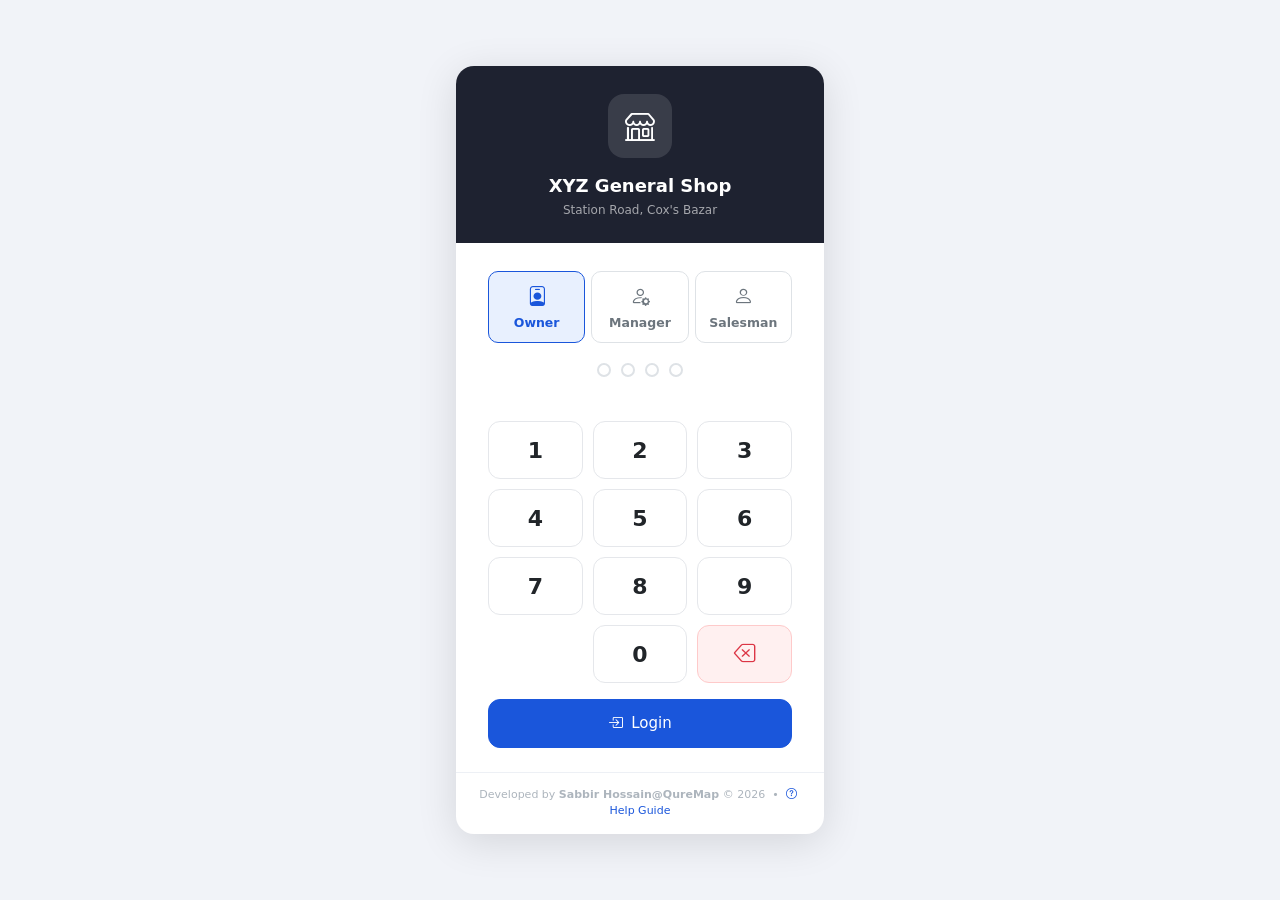
==== commit 968c34a8: "Add files via upload" ====
--- a/pages/finance.html
+++ b/pages/finance.html
@@ -33,7 +33,7 @@
     </header>
 
     <main class="page-content">
-      <div class="page-title"><i class="bi bi-wallet2"></i> Finance</div>
+      <div class="page-title"><i class="bi bi-wallet2"></i> <span data-t="finance">Finance</span></div>
 
       <!-- Summary Cards -->
       <div class="row g-3 mb-4">
@@ -41,7 +41,7 @@
           <div class="summary-card">
             <div class="summary-card-icon icon-red"><i class="bi bi-arrow-down-circle"></i></div>
             <div class="summary-card-body">
-              <div class="summary-card-label">This Month Expenses</div>
+              <div class="summary-card-label" data-t="monthExpenses">This Month Expenses</div>
               <div class="summary-card-value" id="cardMonthExp">BDT 0</div>
             </div>
           </div>
@@ -50,7 +50,7 @@
           <div class="summary-card">
             <div class="summary-card-icon icon-orange"><i class="bi bi-hourglass-split"></i></div>
             <div class="summary-card-body">
-              <div class="summary-card-label">Total Outstanding Due</div>
+              <div class="summary-card-label" data-t="outstandingDue">Total Outstanding Due</div>
               <div class="summary-card-value" id="cardTotalDue">BDT 0</div>
             </div>
           </div>
@@ -59,7 +59,7 @@
           <div class="summary-card">
             <div class="summary-card-icon icon-green"><i class="bi bi-check-circle"></i></div>
             <div class="summary-card-body">
-              <div class="summary-card-label">Due Collected (Month)</div>
+              <div class="summary-card-label" data-t="dueCollection">Due Collected (Month)</div>
               <div class="summary-card-value" id="cardDueCollected">BDT 0</div>
             </div>
           </div>
@@ -68,7 +68,7 @@
           <div class="summary-card">
             <div class="summary-card-icon icon-blue"><i class="bi bi-people"></i></div>
             <div class="summary-card-body">
-              <div class="summary-card-label">Customers with Due</div>
+              <div class="summary-card-label" data-t="customers">Customers with Due</div>
               <div class="summary-card-value" id="cardDueCustomers">0</div>
             </div>
           </div>
@@ -77,9 +77,9 @@
 
       <!-- Tabs -->
       <ul class="nav nav-tabs mb-3" id="financeTabs">
-        <li class="nav-item"><a class="nav-link active" href="#" data-tab="expenses"><i class="bi bi-receipt-cutoff me-1"></i>Expenses</a></li>
-        <li class="nav-item"><a class="nav-link" href="#" data-tab="due"><i class="bi bi-hourglass-split me-1"></i>Due Collection</a></li>
-        <li class="nav-item"><a class="nav-link" href="#" data-tab="cashflow"><i class="bi bi-graph-up me-1"></i>Cash Flow</a></li>
+        <li class="nav-item"><a class="nav-link active" href="#" data-tab="expenses"><i class="bi bi-receipt-cutoff me-1"></i><span data-t="expenses">Expenses</span></a></li>
+        <li class="nav-item"><a class="nav-link" href="#" data-tab="due"><i class="bi bi-hourglass-split me-1"></i><span data-t="dueCollection">Due Collection</span></a></li>
+        <li class="nav-item"><a class="nav-link" href="#" data-tab="cashflow"><i class="bi bi-graph-up me-1"></i><span data-t="cashFlow">Cash Flow</span></a></li>
       </ul>
 
       <!-- ── EXPENSES TAB ── -->
@@ -88,29 +88,29 @@
           <!-- Add Expense -->
           <div class="col-12 col-lg-4">
             <div class="panel">
-              <div class="panel-header"><i class="bi bi-plus-circle me-2"></i>Add Expense</div>
+              <div class="panel-header"><i class="bi bi-plus-circle me-2"></i><span data-t="addExpense">Add Expense</span></div>
               <div class="panel-body">
                 <div class="mb-3">
-                  <label class="form-label">Date *</label>
+                  <label class="form-label"><span data-t="date">Date</span> *</label>
                   <input type="date" class="form-control" id="expDate">
                 </div>
                 <div class="mb-3">
-                  <label class="form-label">Category *</label>
+                  <label class="form-label"><span data-t="category">Category</span> *</label>
                   <select class="form-select" id="expCategory"></select>
                 </div>
                 <div class="mb-3">
-                  <label class="form-label">Description *</label>
+                  <label class="form-label"><span data-t="description">Description</span> *</label>
                   <input type="text" class="form-control" id="expDesc" placeholder="e.g. Monthly shop rent">
                 </div>
                 <div class="mb-3">
-                  <label class="form-label">Amount (BDT) *</label>
+                  <label class="form-label"><span data-t="amount">Amount</span> (BDT) *</label>
                   <div class="input-group">
                     <span class="input-group-text">৳</span>
                     <input type="number" class="form-control" id="expAmount" min="0" step="0.01">
                   </div>
                 </div>
                 <div class="mb-3">
-                  <label class="form-label">Payment Method</label>
+                  <label class="form-label" data-t="paymentMethod">Payment Method</label>
                   <select class="form-select" id="expMethod">
                     <option value="cash">Cash</option>
                     <option value="bkash">bKash</option>
@@ -120,15 +120,15 @@
                   </select>
                 </div>
                 <div class="mb-3">
-                  <label class="form-label">Reference / Receipt No</label>
+                  <label class="form-label" data-t="receiptNo">Reference / Receipt No</label>
                   <input type="text" class="form-control" id="expRef" placeholder="Optional">
                 </div>
                 <div class="mb-3">
-                  <label class="form-label">Notes</label>
+                  <label class="form-label" data-t="notes">Notes</label>
                   <textarea class="form-control" id="expNotes" rows="2"></textarea>
                 </div>
                 <button class="btn btn-danger w-100" id="saveExpBtn">
-                  <i class="bi bi-save me-1"></i>Save Expense
+                  <i class="bi bi-save me-1"></i><span data-t="addExpense">Save Expense</span>
                 </button>
               </div>
             </div>
@@ -138,7 +138,7 @@
           <div class="col-12 col-lg-8">
             <div class="panel">
               <div class="panel-header d-flex justify-content-between flex-wrap gap-2">
-                <span><i class="bi bi-list-ul me-1"></i>Expense History</span>
+                <span><i class="bi bi-list-ul me-1"></i><span data-t="expenseHistory">Expense History</span></span>
                 <div class="d-flex gap-2 flex-wrap">
                   <select class="form-select form-select-sm" id="expFilterCat" style="width:140px">
                     <option value="">All Categories</option>
@@ -154,7 +154,7 @@
               </div>
               <div class="table-responsive">
                 <table class="table table-hover">
-                  <thead><tr><th>Date</th><th>Category</th><th>Description</th><th>Method</th><th class="text-end">Amount</th><th></th></tr></thead>
+                  <thead><tr><th><span data-t="date">Date</span></th><th data-t="category">Category</th><th data-t="description">Description</th><th data-t="paymentMethod">Method</th><th class="text-end">Amount</th><th></th></tr></thead>
                   <tbody id="expTableBody"></tbody>
                   <tfoot>
                     <tr class="table-light fw-bold">
@@ -178,14 +178,14 @@
           <div class="col-12 col-lg-7">
             <div class="panel">
               <div class="panel-header d-flex justify-content-between flex-wrap gap-2">
-                <span><i class="bi bi-hourglass-split text-danger me-1"></i>Outstanding Dues</span>
+                <span><i class="bi bi-hourglass-split text-danger me-1"></i><span data-t="outstandingDue">Outstanding Dues</span></span>
                 <div class="d-flex gap-2">
                   <input type="text" class="form-control form-control-sm" id="dueSearch" placeholder="Search customer..." style="width:180px">
                 </div>
               </div>
               <div class="table-responsive">
                 <table class="table table-hover">
-                  <thead><tr><th>Invoice</th><th>Date</th><th>Customer</th><th>Mobile</th><th class="text-end">Total</th><th class="text-end">Paid</th><th class="text-end">Due</th><th></th></tr></thead>
+                  <thead><tr><th data-t="invoiceNo">Invoice</th><th data-t="date">Date</th><th data-t="customer">Customer</th><th data-t="mobile">Mobile</th><th class="text-end" data-t="total">Total</th><th class="text-end" data-t="paidAmount">Paid</th><th class="text-end" data-t="dueAmount">Due</th><th></th></tr></thead>
                   <tbody id="dueTableBody"></tbody>
                 </table>
               </div>
@@ -196,7 +196,7 @@
           <div class="col-12 col-lg-5">
             <div class="panel" id="collectPanel" style="display:none;">
               <div class="panel-header bg-warning text-dark">
-                <span><i class="bi bi-cash-coin me-2"></i>Collect Payment</span>
+                <span><i class="bi bi-cash-coin me-2"></i><span data-t="collectPayment">Collect Payment</span></span>
                 <button class="btn btn-sm btn-outline-dark" onclick="FINANCE.clearCollect()"><i class="bi bi-x"></i></button>
               </div>
               <div class="panel-body">
@@ -204,13 +204,13 @@
                   <div class="fw-bold" id="collectInvNo"></div>
                   <div class="text-muted small" id="collectCustomer"></div>
                   <div class="mt-2 d-flex justify-content-between">
-                    <span>Invoice Total:</span><strong id="collectGrand"></strong>
+                    <span data-t="total">Invoice Total:</span><strong id="collectGrand"></strong>
                   </div>
                   <div class="d-flex justify-content-between">
                     <span>Already Paid:</span><strong class="text-success" id="collectAlreadyPaid"></strong>
                   </div>
                   <div class="d-flex justify-content-between">
-                    <span class="text-danger fw-bold">Remaining Due:</span>
+                    <span class="text-danger fw-bold" data-t="remainingDue">Remaining Due:</span>
                     <strong class="text-danger" id="collectDue"></strong>
                   </div>
                 </div>
@@ -246,7 +246,7 @@
                   <input type="text" class="form-control" id="collectNotes" placeholder="Optional">
                 </div>
                 <button class="btn btn-success btn-lg w-100" id="saveCollectBtn">
-                  <i class="bi bi-check-circle me-1"></i>Confirm Payment
+                  <i class="bi bi-check-circle me-1"></i><span data-t="collectPayment">Confirm Payment</span>
                 </button>
               </div>
             </div>
@@ -261,10 +261,10 @@
 
             <!-- Due Payment History -->
             <div class="panel mt-3">
-              <div class="panel-header"><i class="bi bi-clock-history me-2"></i>Recent Collections</div>
+              <div class="panel-header"><i class="bi bi-clock-history me-2"></i><span data-t="recentCollections">Recent Collections</span></div>
               <div class="table-responsive">
                 <table class="table table-sm">
-                  <thead><tr><th>Date</th><th>Invoice</th><th>Customer</th><th class="text-end">Amount</th></tr></thead>
+                  <thead><tr><th data-t="date">Date</th><th data-t="invoiceNo">Invoice</th><th data-t="customer">Customer</th><th class="text-end" data-t="amount">Amount</th></tr></thead>
                   <tbody id="dueHistoryBody"></tbody>
                 </table>
               </div>
@@ -279,7 +279,7 @@
           <div class="col-12">
             <div class="panel">
               <div class="panel-header d-flex justify-content-between flex-wrap gap-2">
-                <span><i class="bi bi-graph-up me-2"></i>Monthly Cash Flow Summary</span>
+                <span><i class="bi bi-graph-up me-2"></i><span data-t="cashFlow">Monthly Cash Flow Summary</span></span>
                 <div class="d-flex gap-2">
                   <select class="form-select form-select-sm" id="cfYear" style="width:100px"></select>
                   <button class="btn btn-sm btn-primary" onclick="FINANCE.renderCashFlow()">Update</button>
@@ -292,10 +292,10 @@
           </div>
           <div class="col-12">
             <div class="panel">
-              <div class="panel-header"><i class="bi bi-table me-2"></i>Monthly Breakdown</div>
+              <div class="panel-header"><i class="bi bi-table me-2"></i><span data-t="monthlyBreakdown">Monthly Breakdown</span></div>
               <div class="table-responsive">
                 <table class="table">
-                  <thead><tr><th>Month</th><th class="text-end">Revenue</th><th class="text-end">COGS</th><th class="text-end">Gross Profit</th><th class="text-end">Expenses</th><th class="text-end">Net Profit</th><th class="text-end">Margin %</th></tr></thead>
+                  <thead><tr><th><span data-t="date">Month</span></th><th class="text-end" data-t="revenue">Revenue</th><th class="text-end" data-t="cogs">COGS</th><th class="text-end" data-t="grossProfit">Gross Profit</th><th class="text-end" data-t="expenses">Expenses</th><th class="text-end" data-t="netProfit">Net Profit</th><th class="text-end" data-t="margin">Margin %</th></tr></thead>
                   <tbody id="cfTableBody"></tbody>
                   <tfoot id="cfTableFoot"></tfoot>
                 </table>
@@ -563,7 +563,7 @@
       <td class="text-end text-danger fw-bold">${APP.fmt(s.dueAmount)}</td>
       <td>
         <button class="btn btn-sm btn-warning" onclick="FINANCE.openCollect('${s.invoiceNo}')">
-          <i class="bi bi-cash-coin me-1"></i>Collect
+          <i class="bi bi-cash-coin me-1"></i><span data-t="collectPayment">Collect</span>
         </button>
       </td>
     </tr>`).join('');
--- a/assets/css/style.css
+++ b/assets/css/style.css
@@ -485,3 +485,40 @@
 .app-footer strong { color: var(--primary); }
 @media print { .app-footer { display: none !important; } }
 @media (max-width: 480px) { .app-footer { font-size: 10px; padding: 8px 12px; } }
+
+/* ── FLOATING HELP BUTTON ── */
+.help-float {
+  position: fixed;
+  bottom: 24px;
+  right: 22px;
+  width: 44px;
+  height: 44px;
+  border-radius: 50%;
+  background: var(--primary, #1a56db);
+  color: #fff;
+  display: flex;
+  align-items: center;
+  justify-content: center;
+  font-size: 20px;
+  text-decoration: none;
+  box-shadow: 0 4px 14px rgba(26,86,219,0.35);
+  z-index: 1020;
+  transition: transform 0.15s, box-shadow 0.15s;
+}
+.help-float:hover {
+  color: #fff;
+  transform: scale(1.1);
+  box-shadow: 0 6px 20px rgba(26,86,219,0.45);
+}
+/* Push up slightly on mobile so it clears the safe area */
+@media (max-width: 768px) {
+  .help-float {
+    bottom: calc(16px + env(safe-area-inset-bottom, 0px));
+    right: 14px;
+    width: 40px;
+    height: 40px;
+    font-size: 18px;
+  }
+}
+/* Hide on the help page itself */
+.help-float.active-help { display: none; }
